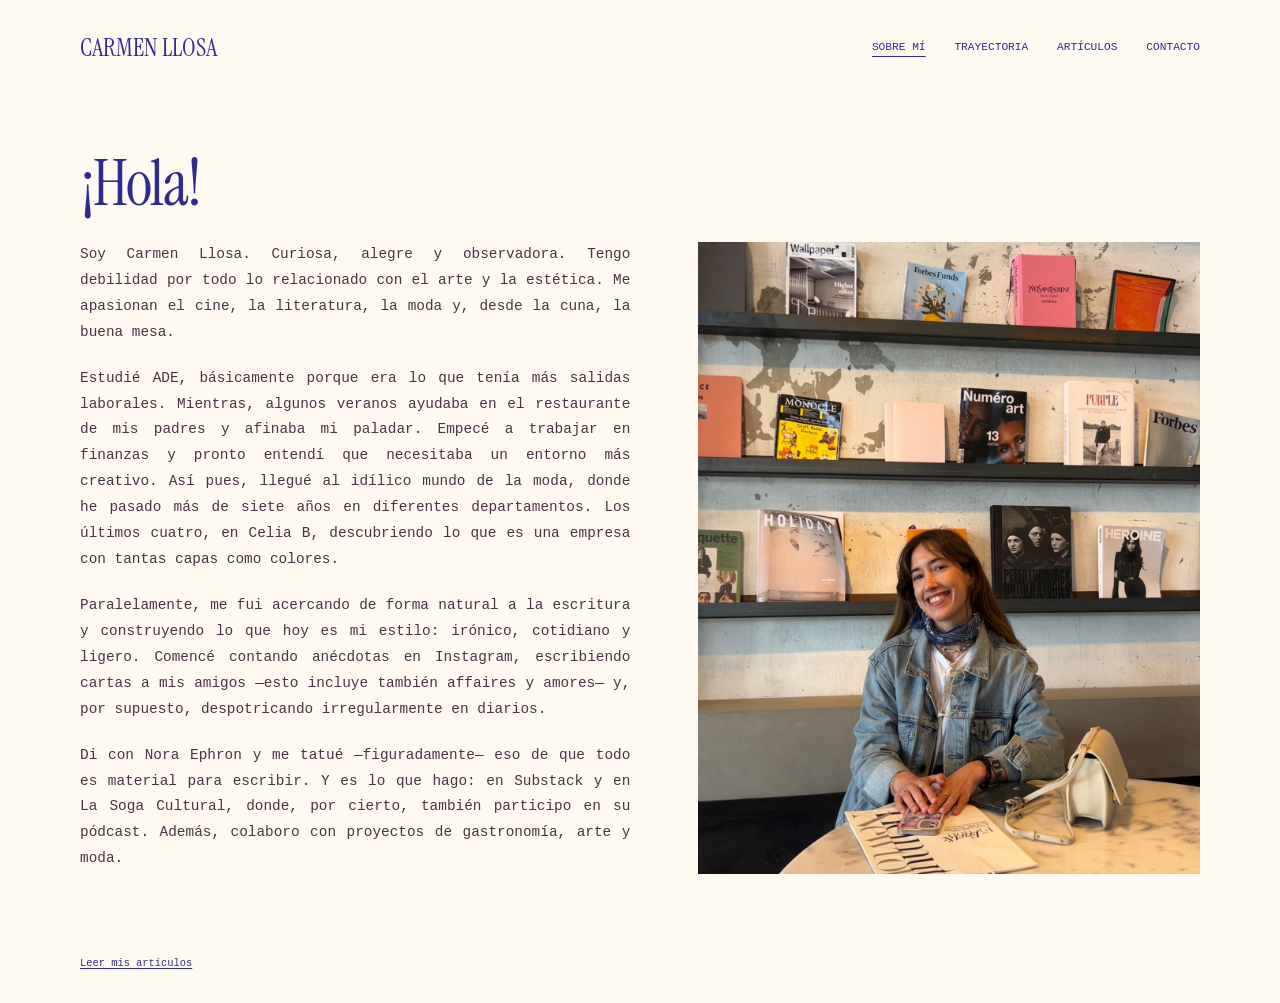
==== index.html @ 667d843c "Afinar la alineación de títulos y fechas en Trayectoria" ====
<!doctype html>
<html lang="es"><head><meta charset="utf-8"><meta name="viewport" content="width=device-width,initial-scale=1"><title>Sobre mí · Carmen Llosa</title><meta name="description" content="Carmen Llosa. Escritura. Sobre mí."><link rel="icon" href="./portfolio/public/favicon.svg"><link rel="stylesheet" href="./portfolio.css?v=fa697910354f"></head><body>
<a class="skip-link" href="#contenido">Saltar al contenido</a><header class="header"><a href="./" class="wordmark">CARMEN LLOSA</a><nav aria-label="Navegación principal"><a href="./" aria-current="page">SOBRE MÍ</a><a href="./formacion/">TRAYECTORIA</a><a href="./mi-escritura/">ARTÍCULOS</a><a href="./contacto/">CONTACTO</a></nav></header><main id="contenido"><section id="sobre-mi" class="shell home-profile"><div class="profile-heading"><h1>¡Hola!</h1></div><figure class="profile-photo"><img src="./portfolio/public/images/carmen-portrait-wide.jpg" alt="Carmen sentada ante una estantería de revistas" width="2497" height="3143" fetchpriority="high"/></figure><div class="bio profile-bio"><p>Soy Carmen Llosa. Curiosa, alegre y observadora. Tengo debilidad por todo lo relacionado con el arte y la estética. Me apasionan el cine, la literatura, la moda y, desde la cuna, la buena mesa.</p>
<p>Estudié ADE, básicamente porque era lo que tenía más salidas laborales. Mientras, algunos veranos ayudaba en el restaurante de mis padres y afinaba mi paladar. Empecé a trabajar en finanzas y pronto entendí que necesitaba un entorno más creativo. Así pues, llegué al idílico mundo de la moda, donde he pasado más de siete años en diferentes departamentos. Los últimos cuatro, en Celia B, descubriendo lo que es una empresa con tantas capas como colores.</p>
<p>Paralelamente, me fui acercando de forma natural a la escritura y construyendo lo que hoy es mi estilo: irónico, cotidiano y ligero. Comencé contando anécdotas en Instagram, escribiendo cartas a mis amigos —esto incluye también affaires y amores— y, por supuesto, despotricando irregularmente en diarios.</p>
<p>Di con Nora Ephron y me tatué —figuradamente— eso de que todo es material para escribir. Y es lo que hago: en Substack y en La Soga Cultural, donde, por cierto, también participo en su pódcast. Además, colaboro con proyectos de gastronomía, arte y moda.</p></div></section></main><footer class="site-footer shell"><a href="./mi-escritura/">Leer mis artículos</a></footer>
  </body></html>
---- portfolio.css ----
@font-face{font-family:"Instrument Serif";font-style:normal;font-weight:400;font-display:swap;src:url("./portfolio/public/fonts/instrument-serif-regular.ttf") format("truetype")}
@font-face{font-family:"Cousine";font-style:normal;font-weight:400;font-display:swap;src:url("./portfolio/public/fonts/cousine-regular.ttf") format("truetype")}
:root,.dark{--font-heading:"Instrument Serif",Georgia,serif;--font-body:"Courier New",Courier,monospace;color-scheme:light;--background:#fffaf1;--foreground:#493243;--primary:#302990;--border:#c9c5d1;--muted:#e9e5dc;--muted-foreground:#705367;--accent:#302990;--accent-foreground:#fffaf1;--card:#fffaf1;--card-foreground:#493243;--popover:#fffaf1;--popover-foreground:#493243;--secondary:#e9e5dc;--secondary-foreground:#493243;--primary-foreground:#fffaf1;--input:#c9c5d1;--radius:0}
*{box-sizing:border-box}html{scroll-behavior:smooth;scroll-padding-top:2rem}body{margin:0;background:var(--background);color:var(--primary);font:1rem/1.8 var(--font-body)}h1,h2,h3,h4,p,figure,ul{margin:0}img{display:block;max-width:100%;height:auto}a{color:inherit;text-decoration:none}a:hover{text-decoration:underline;text-underline-offset:.2em}a:focus-visible{outline:2px solid currentColor;outline-offset:5px}::selection{background:#dde2f5;color:#493243}.shell,.header{width:88%;max-width:1120px;margin-inline:auto}.header{display:flex;align-items:center;justify-content:space-between;gap:1.5rem;padding:30px 0}.wordmark{font:400 1.55rem/1.1 var(--font-heading);white-space:nowrap}.header nav{display:flex;gap:1.8rem;font-size:.7rem;line-height:1.4}.header nav a{padding:10px 0}.skip-link{position:fixed;top:-100px;left:15px;padding:10px;background:var(--primary);color:var(--background);z-index:5}.skip-link:focus{top:15px}.eyebrow,.article-meta{font:400 .7rem/1.6 var(--font-body);letter-spacing:.045em}.text-link{display:inline-block;font:.8rem/1.5 var(--font-body);text-decoration:underline;text-underline-offset:.3em}.text-link span{display:inline-block;margin-left:8px}
.cover{display:grid;grid-template-columns:1.2fr 1fr;align-items:center;gap:8%;padding:55px 0 80px}.cover-copy{grid-column:1;grid-row:1}.cover-aside{grid-column:2;grid-row:1;max-width:415px;justify-self:end}.cover h1{font:400 clamp(5rem,10.5vw,9rem)/.9 var(--font-heading);letter-spacing:-.025em;margin-top:25px}.cover-intro{font:400 clamp(1.4rem,2.5vw,1.9rem)/1.35 var(--font-heading);margin:28px 0}.section{padding:70px 0}.section-heading{margin-bottom:38px}.section-heading h1, .section-heading h2{font:400 clamp(2.8rem,4.8vw,4.25rem)/1.1 var(--font-heading);letter-spacing:-.02em;margin-top:15px}.section-heading>p:last-child:not(.eyebrow){color:var(--muted-foreground);font-size:.875rem;margin-top:18px}
.about-body{display:grid;grid-template-columns:minmax(0,1.7fr) minmax(0,1fr);gap:9%;align-items:start}.bio{color:var(--foreground);font-size:.9rem}.lead{font:400 clamp(1.7rem,2.8vw,2.2rem)/1.3 var(--font-heading);color:var(--primary)}.bio p+p{margin-top:20px}.about-figure{margin-top:8px}.about-photo{width:100%}figcaption{font:.68rem/1.6 var(--font-body);color:var(--muted-foreground);margin-top:12px}.formation{margin-top:50px;display:grid;grid-template-columns:1fr 2.6fr;gap:6%}.formation>.eyebrow{padding-top:3px}.education{list-style:none;padding:0;display:grid;gap:24px;font-size:.8rem;line-height:1.6}.education li{display:grid;grid-template-columns:130px minmax(0,1fr);gap:24px}.date{font-size:.65rem;color:var(--muted-foreground);padding-top:3px}.school{display:block;color:var(--muted-foreground);margin-top:5px;font-size:.75rem}
.writing-overview{display:grid;grid-template-columns:1.7fr 1fr;gap:9%;align-items:start}.writing-photo{width:100%;max-width:335px;justify-self:end}.voice .lead{max-width:28ch;margin:18px 0}.voice>p:last-child{max-width:44ch;color:var(--muted-foreground);font-size:.85rem}.outlets{margin-top:35px;max-width:520px}.publications{list-style:none;padding:0;display:grid;gap:10px;font-size:.8rem;margin-top:18px}.publications li{display:flex;justify-content:space-between;gap:15px}.publications span{color:var(--muted-foreground);font-size:.68rem;white-space:nowrap}.publications a:hover{text-decoration:underline}.selected-work{padding-top:65px}.work-heading{margin-bottom:36px}.work-heading h2{font:400 clamp(2rem,3.6vw,3.1rem)/1.15 var(--font-heading);margin:15px 0 12px}.work-heading>p:last-child{font-size:.85rem;color:var(--muted-foreground)}.articles{display:grid;grid-template-columns:repeat(2,minmax(0,1fr));gap:48px 9%}.articles article{display:flex;flex-direction:column;align-items:flex-start}.article-meta{color:var(--muted-foreground);font-size:.64rem}.articles h2{font:400 clamp(1.8rem,2.8vw,2.35rem)/1.15 var(--font-heading);margin:12px 0 16px;max-width:22ch}.articles article>p:not(.article-meta){font-size:.85rem;line-height:1.75;color:var(--foreground);margin-bottom:20px;max-width:49ch}.articles .text-link{margin-top:auto;font-size:.75rem}.inspiration-collage{width:100%}.contact-page{text-align:center;padding:85px 0 35px}.contact-page h1{font:400 clamp(3.5rem,7vw,6.25rem)/1.05 var(--font-heading);letter-spacing:-.02em;margin-top:22px}.contact{display:flex;justify-content:center;flex-wrap:wrap;gap:12px 30px;margin-top:30px;font-size:.85rem}.contact a{overflow-wrap:anywhere}.back-top{display:inline-block;margin-top:65px;font-size:.65rem;color:var(--muted-foreground)}
@media(max-width:850px){.header nav{gap:1rem;font-size:.63rem}.about-body,.writing-overview{gap:6%;grid-template-columns:minmax(0,1.6fr) minmax(0,1fr)}.formation{grid-template-columns:1fr;gap:22px}.education li{grid-template-columns:135px minmax(0,1fr)}.publications li{display:block}.publications span{display:block}.articles{gap:38px 6%}.cover{gap:6%}.cover h1{font-size:clamp(5rem,11vw,7rem)}}
@media(max-width:650px){html{scroll-padding-top:1.5rem}.header{flex-wrap:wrap;gap:18px;padding:24px 0}.header nav{width:100%;justify-content:space-between;gap:8px;font-size:.59rem}.wordmark{font-size:1.4rem}.cover{grid-template-columns:1fr;gap:35px;padding:30px 0 25px}.cover h1{font-size:clamp(4.8rem,20vw,7rem);margin-top:20px}.cover-copy{grid-column:1;grid-row:1}.cover-aside{grid-column:1;grid-row:2;width:100%;max-width:360px;justify-self:start}.cover-intro{font-size:1.6rem;margin:24px 0}.section{padding:42px 0}.section-heading{margin-bottom:28px}.section-heading h1, .section-heading h2{font-size:2.8rem}.about-body,.writing-overview{grid-template-columns:1fr;gap:30px}.bio{font-size:.875rem}.lead{font-size:1.9rem}.about-figure{width:78%;max-width:300px;margin:0 auto}.formation{margin-top:35px}.education li{grid-template-columns:1fr;gap:6px}.education{gap:22px}.writing-photo{width:72%;max-width:280px;justify-self:center}.publications li{display:flex;align-items:baseline;flex-wrap:wrap;gap:2px 12px}.publications{font-size:.75rem}.publications span{font-size:.63rem}.selected-work{padding-top:40px}.work-heading h2{font-size:2.25rem}.articles{grid-template-columns:1fr;gap:35px}.articles h2{font-size:2rem;max-width:none}.articles article>p:not(.article-meta){margin-bottom:14px}.article-meta{font-size:.6rem}.inspiration .section-heading>p:last-child{font-size:.8rem}.contact-page{padding:48px 0 30px}.contact{display:grid;gap:12px;font-size:.8rem;margin-top:25px}.back-top{margin-top:40px}}
@media(prefers-reduced-motion:reduce){html{scroll-behavior:auto}}

.header [aria-current="page"]{text-decoration:underline;text-underline-offset:6px}.cover h1{font-size:clamp(4.5rem,7.7vw,7rem);line-height:1.02;letter-spacing:-.025em}.home-note{max-width:36ch;font-size:.85rem;color:var(--muted-foreground)}.bio-label{margin-bottom:22px}.about{padding-top:25px}.formation{display:block;max-width:730px;margin-top:40px}.formation summary{cursor:pointer;list-style:none;font-size:.8rem;display:flex;justify-content:space-between;gap:20px;padding:12px 0}.formation summary::-webkit-details-marker{display:none}.formation[open] summary span{transform:rotate(45deg)}.formation .education{margin-top:22px}.writing-overview{display:block}.writing-intro{display:grid;grid-template-columns:1fr 1fr;gap:9%}.outlets{margin-top:0}.writing-group{padding-top:45px}.inspiration{padding-top:45px}.contact-page{min-height:65vh;display:flex;flex-direction:column;justify-content:center}.site-footer{display:flex;justify-content:space-between;gap:20px;padding:45px 0 30px;color:var(--muted-foreground);font-size:.65rem}.site-footer a{color:var(--primary)}
@media(max-width:650px){.cover h1{font-size:clamp(3.8rem,15vw,5.5rem)}.cover{padding-bottom:15px}.about{padding-top:25px}.writing-intro{grid-template-columns:1fr;gap:30px}.writing-group,.inspiration{padding-top:30px}.site-footer{flex-direction:column;gap:12px;padding-top:35px}.contact-page h1{font-size:3.5rem}.contact-page{min-height:65vh}.formation{margin-top:25px}}

.about-body{display:block}.about .bio{max-width:740px;margin-inline:auto}.education-page{min-height:65vh;padding-top:45px}.education-page .education{max-width:850px;gap:36px;margin-top:45px;font-size:1rem}.education-page .education li{grid-template-columns:165px minmax(0,1fr);gap:35px}.education-page .school{font-size:.85rem}.contact-with-photo{display:grid;grid-template-columns:minmax(0,1.4fr) minmax(0,1fr);gap:8%;align-items:center;text-align:left;padding:55px 0}.contact-with-photo h1{font-size:clamp(3.5rem,6vw,5.5rem)}.contact-with-photo .contact{justify-content:flex-start}.contact-figure{max-width:350px;justify-self:end;width:100%}.contact-photo{width:100%}
@media(max-width:650px){.header nav{flex-wrap:wrap;justify-content:flex-start;gap:4px 18px;font-size:.65rem}.education-page{padding-top:30px}.education-page .education{gap:28px;margin-top:30px;font-size:.9rem}.education-page .education li{grid-template-columns:1fr;gap:8px}.contact-with-photo{grid-template-columns:1fr;gap:35px;padding-top:35px;text-align:left}.contact-with-photo h1{font-size:3.5rem}.contact-figure{width:85%;justify-self:center;max-width:320px}.contact-with-photo .contact{justify-content:start}}

/* Warm ivory and blue. */
.cover-intro,.eyebrow,.text-link,.site-footer a,.header [aria-current="page"]{color:var(--accent)}.header [aria-current="page"]{text-decoration-color:var(--accent)}a:hover{color:var(--accent)}a:focus-visible{outline-color:var(--accent)}.contact a:hover{color:var(--accent)}

.sr-only{position:absolute;width:1px;height:1px;padding:0;margin:-1px;overflow:hidden;clip:rect(0,0,0,0);white-space:nowrap;border:0}.education-page .education{margin-top:0}

.cv-page{padding-top:45px;max-width:1000px}.cv-section+.cv-section{margin-top:72px}.cv-section h2{font:400 clamp(1.5rem,2.6vw,2.25rem)/1.15 var(--font-heading);margin-bottom:28px}.cv-list{list-style:none;padding:0;display:grid;gap:28px;font-size:1rem;line-height:1.65}.cv-list li{display:grid;grid-template-columns:165px minmax(0,1fr);gap:35px}.cv-list .date{font-size:.72rem;padding-top:4px}.cv-list .school{font-size:.85rem}.cv-list a{text-decoration:underline;text-underline-offset:.25em}.writing-group .selected-work{padding-top:0}@media(max-width:650px){.cv-page{padding-top:30px}.cv-section+.cv-section{margin-top:56px}.cv-section h2{font-size:1.65rem;margin-bottom:24px}.cv-list{font-size:.9rem;gap:25px}.cv-list li{grid-template-columns:1fr;gap:6px}.cv-list .date{font-size:.7rem;padding-top:0}.cv-list .school{font-size:.8rem}}

/* Article index: equal image frames and one title link per card. */
.articles{grid-template-columns:repeat(2,minmax(0,1fr));gap:45px 6%;align-items:start}.articles .article-card{display:block;min-width:0}.article-image-link{display:block;width:100%;margin-bottom:18px}.article-image{width:100%;height:auto;aspect-ratio:4/3;object-fit:cover;background:var(--muted)}.image-rayas{object-position:center 32%}.image-robert{object-position:center 24%}.image-diane{object-position:center 24%}.articles .article-meta{font-size:.65rem;line-height:1.7;margin:0 0 10px}.articles h2{font-size:clamp(1.7rem,2.7vw,2.25rem);line-height:1.16;max-width:none;margin:0}.articles h2 a{display:block}.image-credits{width:88%;max-width:1120px;margin:10px auto 0;color:var(--muted-foreground);font-size:.65rem;line-height:1.7}.image-credits summary{cursor:pointer;width:fit-content}.image-credits p{max-width:90ch;margin-top:12px}.image-credits a{text-decoration:underline}@media(max-width:650px){.articles{grid-template-columns:1fr;gap:35px}.articles h2{font-size:1.9rem}.article-image-link{margin-bottom:14px}.articles .article-meta{font-size:.6rem}.image-credits{font-size:.6rem}}

/* Preserve the prison placard in the portrait. */
.article-image.image-robert{object-fit:contain;object-position:center;background:#e7e5dc}

/* Contact: concise details with the spacing of an editorial index. */
.contact-minimal{display:grid;grid-template-columns:1fr 3fr;align-content:start;gap:24px;padding-top:65px;min-height:65vh}.contact-minimal h1{font:400 .75rem/1.8 var(--font-body);letter-spacing:.045em}.contact-details{display:flex;flex-direction:column;align-items:flex-start;font-size:.85rem;line-height:1.9}.contact-details a{overflow-wrap:anywhere;max-width:100%}@media(max-width:650px){.contact-minimal{grid-template-columns:1fr;gap:22px;padding-top:38px;min-height:65vh}.contact-minimal h1{font-size:.7rem}.contact-details{font-size:.85rem}}

.home-profile{display:grid;grid-template-columns:minmax(0,.85fr) minmax(0,1.35fr);grid-template-areas:"photo heading" "photo biography";column-gap:7%;padding:55px 0 35px;align-items:start}.profile-heading{grid-area:heading}.profile-heading h1{font:400 clamp(3rem,5vw,4.9rem)/1.02 var(--font-heading);letter-spacing:-.025em}.profile-intro{font:400 clamp(1.5rem,2.5vw,2rem)/1.35 var(--font-heading);margin:25px 0 32px}.profile-photo{grid-area:photo;align-self:center;width:100%;max-width:415px;justify-self:center}.profile-photo img{width:100%}.profile-bio{grid-area:biography;min-width:0}@media(max-width:650px){.home-profile{grid-template-columns:1fr;grid-template-areas:"heading" "photo" "biography";gap:30px;padding:30px 0 25px}.profile-heading h1{font-size:clamp(3.2rem,12.5vw,4.6rem)}.profile-intro{font-size:1.6rem;margin:24px 0 0}.profile-photo{max-width:360px}.profile-bio{font-size:.875rem}}
.contact-social{margin-top:28px;display:flex;flex-direction:column;gap:4px}

/* Quiet floral signature and clear linked text. */
.daisy-mark{display:inline-block;margin-left:10px;font:400 1.35rem/1 Georgia,serif;vertical-align:middle;color:var(--accent)}main a:not(.article-image-link),.site-footer a{text-decoration:underline;text-underline-offset:.22em;text-decoration-thickness:1px}.articles{row-gap:65px}.contact-minimal{row-gap:25px}.contact-social-label{font:400 .75rem/1.8 var(--font-body);letter-spacing:.045em}.contact-networks{margin:0}@media(min-width:651px){.home-profile{grid-template-columns:minmax(0,1.05fr) minmax(0,1.15fr);column-gap:6%}.profile-photo{max-width:490px}}@media(max-width:650px){.articles{row-gap:50px}.contact-minimal{row-gap:16px}.contact-social-label{font-size:.7rem;margin-top:10px}.daisy-mark{font-size:1.15rem;margin-left:8px}}

.article-image.image-robert{object-fit:cover;object-position:center;background:var(--muted)}.article-image.image-diane{object-position:center 36%}.article-image.image-okaeri{object-position:center}::selection{background:#f9d575;color:#493243}

.site-footer{position:relative;padding-right:100px;min-height:125px;align-items:center}.footer-daisy{position:absolute;right:0;bottom:20px;width:78px;height:78px;object-fit:contain;pointer-events:none}@media(max-width:650px){.site-footer{align-items:flex-start;justify-content:center;padding-right:85px;min-height:115px}.footer-daisy{width:65px;height:65px}}

.site-footer{padding-right:0;min-height:0}.profile-heading{margin-bottom:26px}@media(min-width:651px){.profile-photo{position:relative;align-self:stretch;max-width:none;height:100%;min-height:0}.profile-photo img{position:absolute;inset:0;width:100%;height:100%;object-fit:cover;object-position:50% 50%}}@media(max-width:650px){.profile-heading{margin-bottom:0}.profile-photo img{width:100%;height:auto}}

.profile-bio{text-align:justify;-webkit-hyphens:none;hyphens:none;word-break:normal;overflow-wrap:normal}

@media(min-width:651px){.home-profile{grid-template-columns:minmax(0,1.15fr) minmax(0,1.05fr);grid-template-areas:"heading photo" "biography photo"}}.contact-minimal{display:flex;flex-direction:column;justify-content:center;align-items:center;text-align:center;gap:24px;padding-block:45px;min-height:65vh}.contact-minimal .contact-details{align-items:center}

@media(min-width:651px){.profile-photo img{object-fit:contain}}

@media(min-width:651px){.home-profile{grid-template-areas:"heading ." "biography photo"}.profile-photo{align-self:center;height:auto}.profile-photo img{position:static;width:100%;height:auto;object-fit:contain}}

.cv-page > .cv-section:nth-of-type(3){margin-top:88px}@media(max-width:650px){.cv-page > .cv-section:nth-of-type(3){margin-top:72px}}

.articles .article-image-link{aspect-ratio:4/3;overflow:hidden}.articles .article-image-link .article-image{display:block;width:100%;height:100%;aspect-ratio:auto;object-fit:cover}.articles .image-nora{object-position:55% center}

/* Publication and podcast dates alongside their names. */
.cv-list.cv-inline-dates li{display:flex;flex-wrap:wrap;align-items:baseline;gap:4px 16px}.cv-inline-dates .date{padding-top:0;white-space:nowrap}

/* Center the trajectory column while preserving left-aligned text. */
.cv-page{width:84%;max-width:720px;margin-inline:auto;text-align:left}

/* Education dates follow the study name on the right. */
.cv-list.cv-education-dates li{grid-template-columns:minmax(0,1fr) auto;align-items:baseline;gap:16px}.cv-education-dates .date{padding-top:0;white-space:nowrap}

/* Trayectoria: aligned sections and quiet separators. */
.cv-page{width:88%;max-width:1000px;padding-top:48px;padding-bottom:35px}
.cv-page>.cv-section{display:grid;grid-template-columns:200px minmax(0,1fr);column-gap:54px;align-items:start;padding-top:28px;border-top:1px solid rgba(48,41,144,.18)}
.cv-page>.cv-section+.cv-section{margin-top:56px}
.cv-page>.cv-section:nth-of-type(3){margin-top:72px}
.cv-page .cv-section h2{font-size:2rem;line-height:1.12;margin:0;max-width:9ch}
.cv-page .cv-list{gap:0;font-size:.9rem;line-height:1.55}
.cv-page .cv-list li{display:grid;grid-template-columns:minmax(0,1fr) 140px;gap:24px;padding:19px 0;border-bottom:1px solid rgba(48,41,144,.09)}
.cv-page .cv-list li:first-child{padding-top:0}
.cv-page .cv-list li:last-child{padding-bottom:0;border-bottom:0}
.cv-page .cv-list .date{font-size:.66rem;line-height:1.6;padding-top:3px}
.cv-page .cv-list .school{font-size:.76rem;line-height:1.6;margin-top:8px}
@media(max-width:850px){.cv-page>.cv-section{grid-template-columns:160px minmax(0,1fr);column-gap:32px}.cv-page .cv-list li{grid-template-columns:1fr;gap:7px}}
@media(max-width:650px){.cv-page{padding-top:30px}.cv-page>.cv-section{grid-template-columns:1fr;row-gap:27px;padding-top:22px}.cv-page .cv-section h2{font-size:1.8rem;max-width:none}.cv-page>.cv-section+.cv-section{margin-top:48px}.cv-page>.cv-section:nth-of-type(3){margin-top:60px}.cv-page .cv-list{font-size:.87rem}.cv-page .cv-list li{padding:20px 0;gap:7px}.cv-page .cv-list .date{font-size:.66rem}.cv-page .cv-list .school{font-size:.75rem}}

.cv-page .cv-list li>div{min-width:0}.cv-page .cv-list .date{text-align:right}.cv-page .cv-section h2{max-width:none}@media(max-width:850px){.cv-page .cv-list .date{text-align:left}}
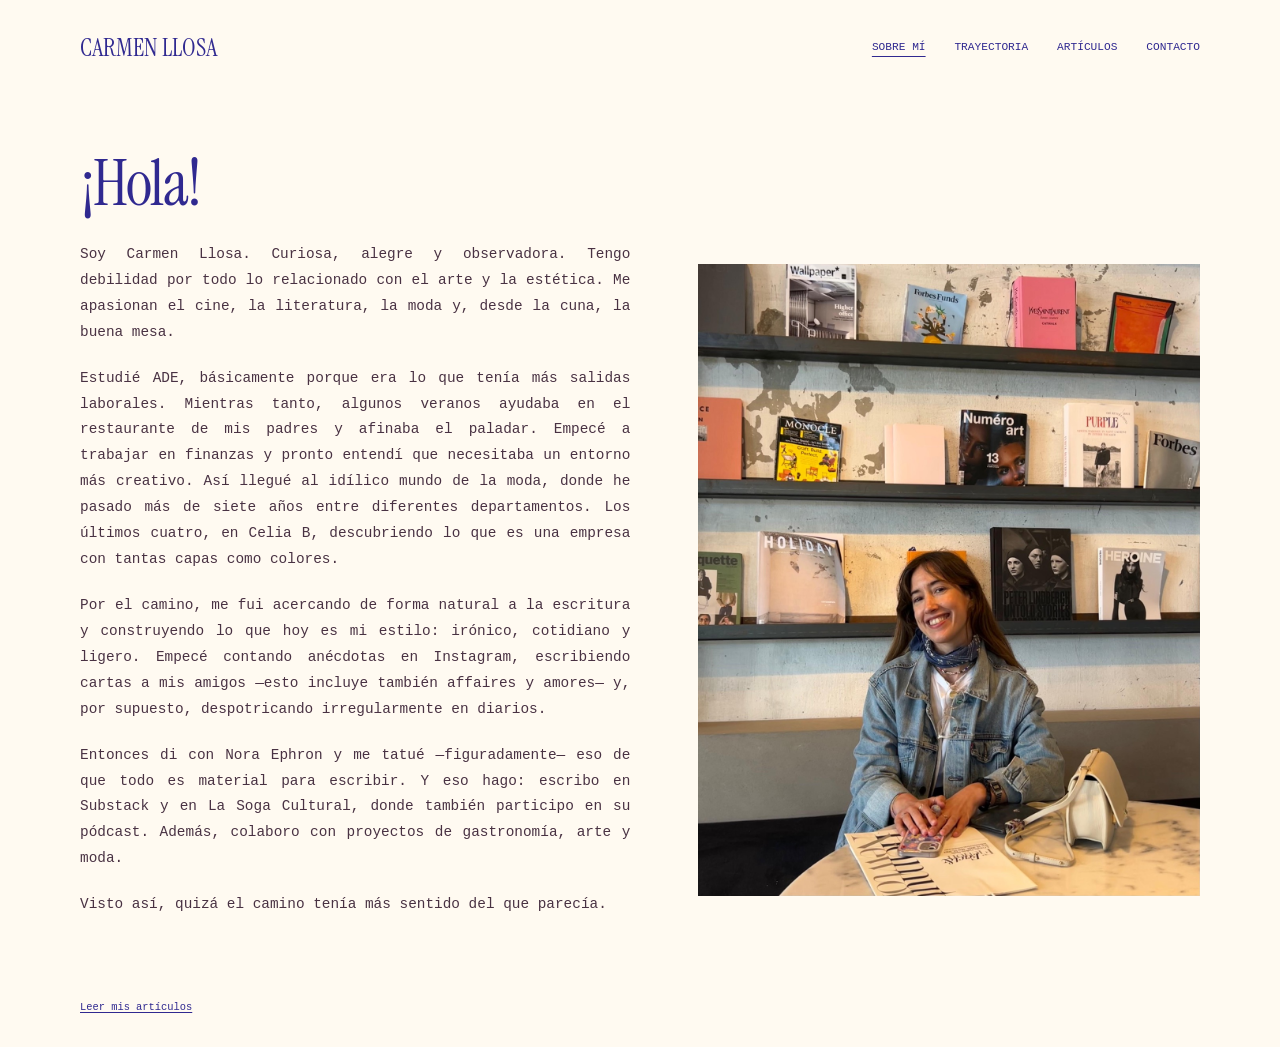
==== commit dfc99a99: "Actualizar Sobre mí con el texto y cierre revisados por Carmen" ====
--- a/index.html
+++ b/index.html
@@ -1,7 +1,8 @@
 <!doctype html>
-<html lang="es"><head><meta charset="utf-8"><meta name="viewport" content="width=device-width,initial-scale=1"><title>Sobre mí · Carmen Llosa</title><meta name="description" content="Carmen Llosa. Escritura. Sobre mí."><link rel="icon" href="./portfolio/public/favicon.svg"><link rel="stylesheet" href="./portfolio.css?v=fa697910354f"></head><body>
+<html lang="es"><head><meta charset="utf-8"><meta name="viewport" content="width=device-width,initial-scale=1"><title>Sobre mí · Carmen Llosa</title><meta name="description" content="Carmen Llosa. Escritura. Sobre mí."><link rel="icon" href="./portfolio/public/favicon.svg"><link rel="stylesheet" href="./portfolio.css?v=d24797e2a1de"></head><body>
 <a class="skip-link" href="#contenido">Saltar al contenido</a><header class="header"><a href="./" class="wordmark">CARMEN LLOSA</a><nav aria-label="Navegación principal"><a href="./" aria-current="page">SOBRE MÍ</a><a href="./formacion/">TRAYECTORIA</a><a href="./mi-escritura/">ARTÍCULOS</a><a href="./contacto/">CONTACTO</a></nav></header><main id="contenido"><section id="sobre-mi" class="shell home-profile"><div class="profile-heading"><h1>¡Hola!</h1></div><figure class="profile-photo"><img src="./portfolio/public/images/carmen-portrait-wide.jpg" alt="Carmen sentada ante una estantería de revistas" width="2497" height="3143" fetchpriority="high"/></figure><div class="bio profile-bio"><p>Soy Carmen Llosa. Curiosa, alegre y observadora. Tengo debilidad por todo lo relacionado con el arte y la estética. Me apasionan el cine, la literatura, la moda y, desde la cuna, la buena mesa.</p>
-<p>Estudié ADE, básicamente porque era lo que tenía más salidas laborales. Mientras, algunos veranos ayudaba en el restaurante de mis padres y afinaba mi paladar. Empecé a trabajar en finanzas y pronto entendí que necesitaba un entorno más creativo. Así pues, llegué al idílico mundo de la moda, donde he pasado más de siete años en diferentes departamentos. Los últimos cuatro, en Celia B, descubriendo lo que es una empresa con tantas capas como colores.</p>
-<p>Paralelamente, me fui acercando de forma natural a la escritura y construyendo lo que hoy es mi estilo: irónico, cotidiano y ligero. Comencé contando anécdotas en Instagram, escribiendo cartas a mis amigos —esto incluye también affaires y amores— y, por supuesto, despotricando irregularmente en diarios.</p>
-<p>Di con Nora Ephron y me tatué —figuradamente— eso de que todo es material para escribir. Y es lo que hago: en Substack y en La Soga Cultural, donde, por cierto, también participo en su pódcast. Además, colaboro con proyectos de gastronomía, arte y moda.</p></div></section></main><footer class="site-footer shell"><a href="./mi-escritura/">Leer mis artículos</a></footer>
+<p>Estudié ADE, básicamente porque era lo que tenía más salidas laborales. Mientras tanto, algunos veranos ayudaba en el restaurante de mis padres y afinaba el paladar. Empecé a trabajar en finanzas y pronto entendí que necesitaba un entorno más creativo. Así llegué al idílico mundo de la moda, donde he pasado más de siete años entre diferentes departamentos. Los últimos cuatro, en Celia B, descubriendo lo que es una empresa con tantas capas como colores.</p>
+<p>Por el camino, me fui acercando de forma natural a la escritura y construyendo lo que hoy es mi estilo: irónico, cotidiano y ligero. Empecé contando anécdotas en Instagram, escribiendo cartas a mis amigos —esto incluye también affaires y amores— y, por supuesto, despotricando irregularmente en diarios.</p>
+<p>Entonces di con Nora Ephron y me tatué —figuradamente— eso de que todo es material para escribir. Y eso hago: escribo en Substack y en La Soga Cultural, donde también participo en su pódcast. Además, colaboro con proyectos de gastronomía, arte y moda.</p>
+<p>Visto así, quizá el camino tenía más sentido del que parecía.</p></div></section></main><footer class="site-footer shell"><a href="./mi-escritura/">Leer mis artículos</a></footer>
   </body></html>
--- a/portfolio.css
+++ b/portfolio.css
@@ -80,3 +80,19 @@
 @media(max-width:650px){.cv-page{padding-top:30px}.cv-page>.cv-section{grid-template-columns:1fr;row-gap:27px;padding-top:22px}.cv-page .cv-section h2{font-size:1.8rem;max-width:none}.cv-page>.cv-section+.cv-section{margin-top:48px}.cv-page>.cv-section:nth-of-type(3){margin-top:60px}.cv-page .cv-list{font-size:.87rem}.cv-page .cv-list li{padding:20px 0;gap:7px}.cv-page .cv-list .date{font-size:.66rem}.cv-page .cv-list .school{font-size:.75rem}}
 
 .cv-page .cv-list li>div{min-width:0}.cv-page .cv-list .date{text-align:right}.cv-page .cv-section h2{max-width:none}@media(max-width:850px){.cv-page .cv-list .date{text-align:left}}
+
+.cv-page>.cv-section,.cv-page .cv-list li{border:0}
+
+
+.cv-page{max-width:680px;padding-top:36px;padding-bottom:20px}
+.cv-page>.cv-section{display:block;padding:0;border:0}
+.cv-page>.cv-section+.cv-section{margin-top:36px}
+.cv-page>.cv-section:nth-of-type(3){margin-top:44px}
+.cv-page .cv-section h2{font-size:1.65rem;line-height:1.2;margin:0 0 19px;max-width:none}
+.cv-page .cv-list{font-size:.88rem;line-height:1.6}
+.cv-page .cv-list li{display:flex;flex-wrap:wrap;align-items:baseline;gap:4px 16px;padding:9px 0;border:0}
+.cv-page .cv-list li:first-child{padding-top:0}
+.cv-page .cv-list .date{font-size:.66rem;text-align:left;padding:0}
+.cv-page .cv-list .school{font-size:.75rem;margin-top:4px}
+.cv-page .cv-education-dates li{display:grid;grid-template-columns:minmax(0,1fr) auto;gap:8px 18px;padding:12px 0}
+@media(max-width:650px){.cv-page{padding-top:28px}.cv-page .cv-section h2{font-size:1.5rem;margin-bottom:17px}.cv-page .cv-list{font-size:.83rem}.cv-page .cv-education-dates li{grid-template-columns:1fr;gap:3px}.cv-page>.cv-section+.cv-section{margin-top:32px}.cv-page>.cv-section:nth-of-type(3){margin-top:40px}}
